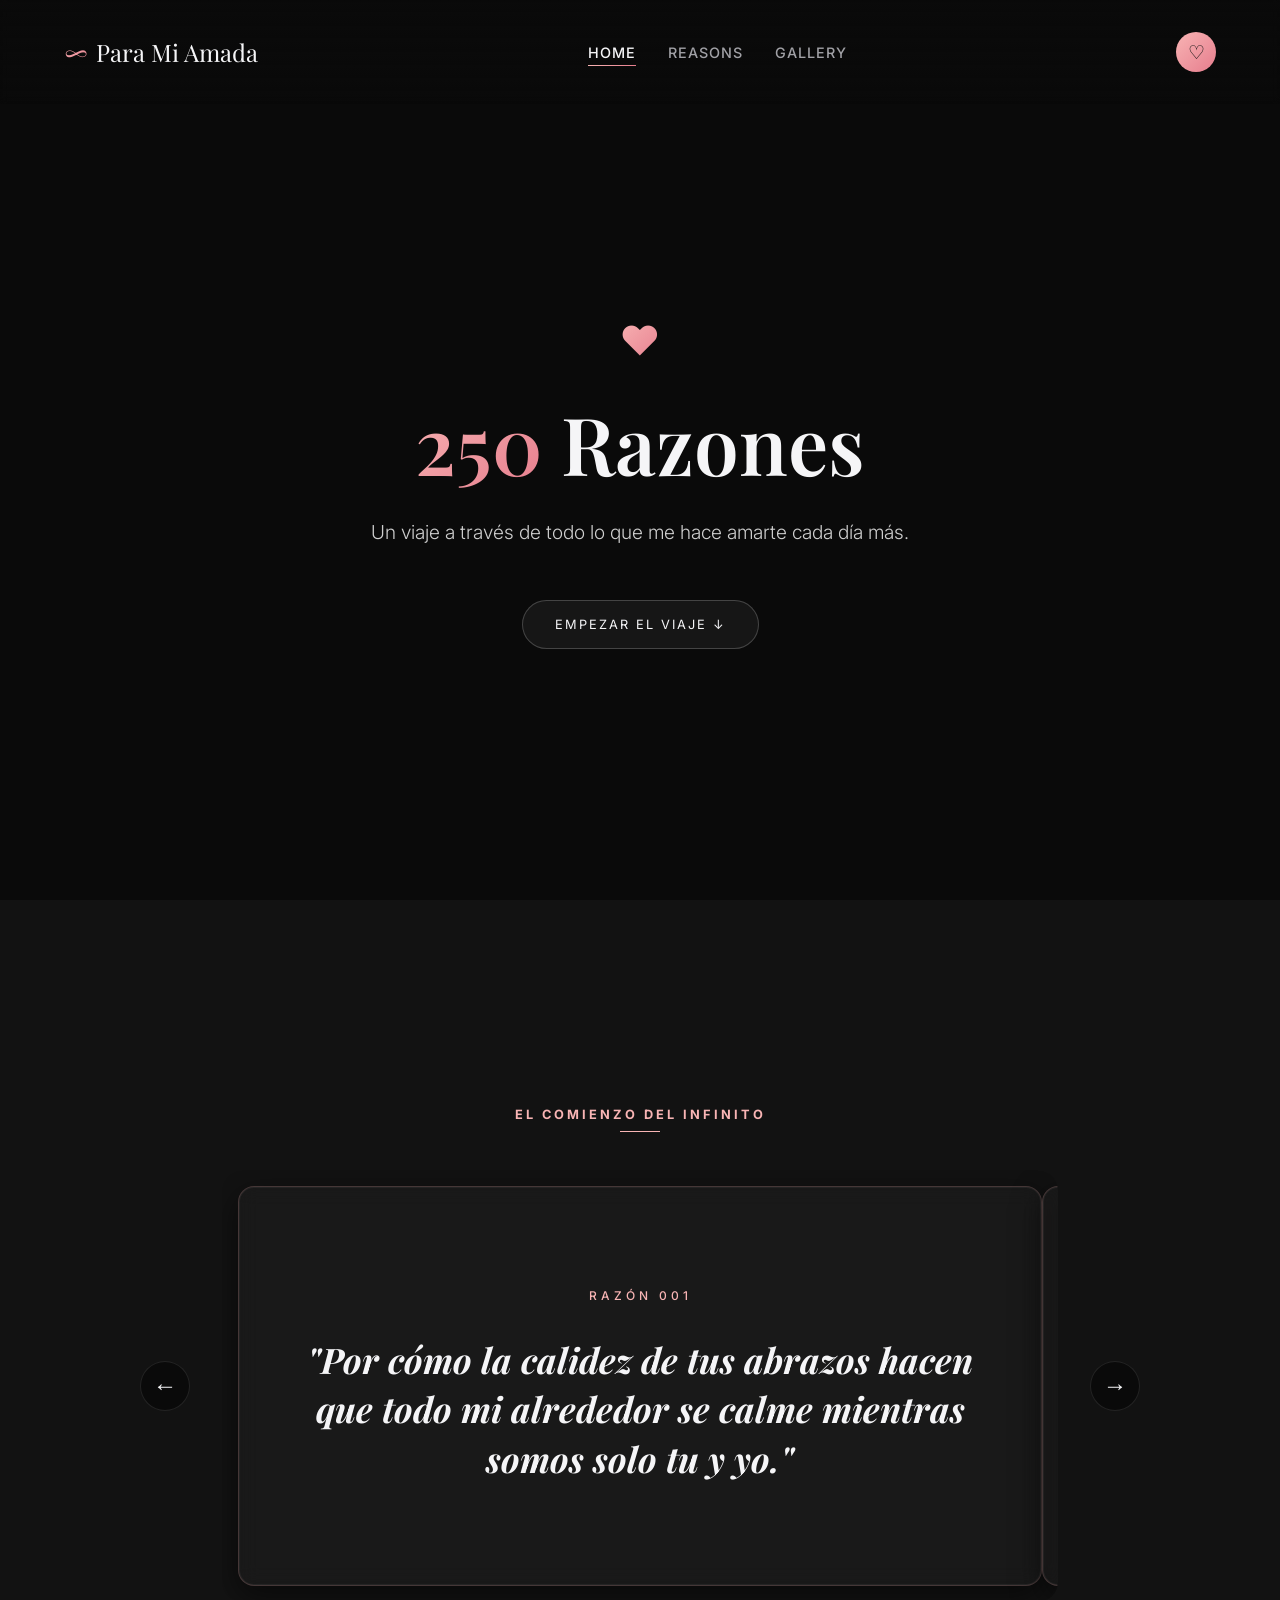
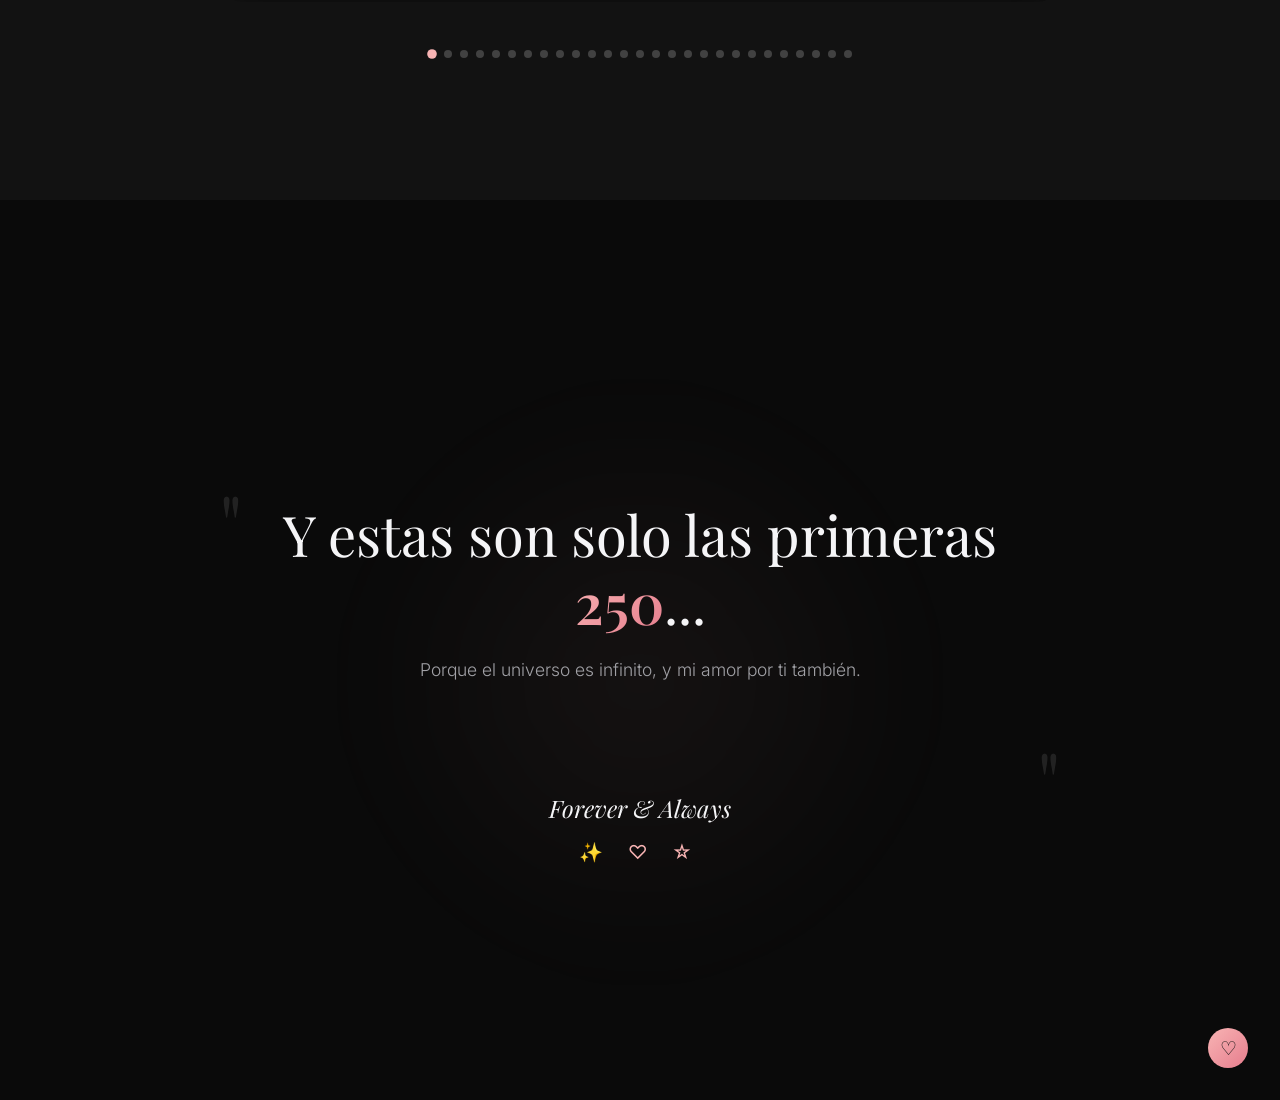
==== index.html @ 23029f6c "first commit" ====
<!DOCTYPE html>
<html lang="es">

<head>
    <meta charset="UTF-8">
    <meta name="viewport" content="width=device-width, initial-scale=1.0">
    <title>250 Razones | Eternity</title>
    <link rel="preconnect" href="https://fonts.googleapis.com">
    <link rel="preconnect" href="https://fonts.gstatic.com" crossorigin>
    <link
        href="https://fonts.googleapis.com/css2?family=Inter:wght@300;400;500&family=Playfair+Display:ital,wght@0,400;0,600;1,400&display=swap"
        rel="stylesheet">
    <link rel="stylesheet" href="style.css">
</head>

<body>
    <header class="navbar">
        <div class="logo">
            <span class="logo-icon">∞</span> Para Mi Amada
        </div>
        <nav class="nav-links">
            <a href="#home" class="active">Home</a>
            <a href="#reasons">Reasons</a>
            <a href="#gallery">Gallery</a>
        </nav>
        <div class="nav-action">
            <button class="icon-btn">♡</button>
        </div>
    </header>

    <main>
        <!-- Page 1 -->
        <section id="home" class="page">
            <div class="home-content">
                <div class="heart-icon">♥</div>
                <h1 class="main-title"><span>250</span> Razones</h1>
                <p class="subtitle">Un viaje a través de todo lo que me hace amarte cada día más.</p>
                <a href="#reasons" class="cta-btn">Empezar el viaje ↓</a>
            </div>
            <div class="background-overlay"></div>
        </section>

        <!-- Page 2 -->
        <section id="reasons" class="page">
            <div class="reasons-content">
                <h2 class="section-title">EL COMIENZO DEL INFINITO</h2>

                <div class="carousel-container">
                    <button class="nav-btn prev-btn">←</button>

                    <div class="card-viewer">
                        <div class="card-track" id="cardTrack">
                            <!-- Cards inserted by JS -->
                        </div>
                    </div>

                    <button class="nav-btn next-btn">→</button>
                </div>

                <div class="dots-container" id="dotsContainer">
                    <!-- Dots inserted by JS -->
                </div>
            </div>
        </section>

        <!-- Page 3 -->
        <section id="gallery" class="page">
            <div class="gallery-content">
                <div class="blob-bg"></div>
                <div class="quote-marks left">"</div>
                <div class="end-text-container">
                    <h2 class="end-title">Y estas son solo las primeras<br><span>250</span>...</h2>
                    <p class="end-subtitle">Porque el universo es infinito, y mi amor por ti también.</p>
                </div>
                <div class="quote-marks right">"</div>

                <div class="footer-note">
                    <p>Forever & Always</p>
                    <div class="footer-icons">✨ ♡ ☆</div>
                </div>
            </div>
            <button class="icon-btn fixed-bottom-right">♡</button>
        </section>
    </main>

    <script src="script.js"></script>
</body>

</html>
---- style.css ----
:root {
    --bg-dark: #121212;
    --bg-darker: #0a0a0a;
    --text-main: #f5f5f7;
    --text-muted: #a1a1a6;
    --accent-gradient: linear-gradient(135deg, #f8b4b4 0%, #e67d8d 100%);
    --accent-color: #f8b4b4;
    --card-bg: rgba(255, 255, 255, 0.03);
    --card-border: rgba(248, 180, 180, 0.2);
    
    --font-serif: 'Playfair Display', serif;
    --font-sans: 'Inter', sans-serif;
}

* {
    margin: 0;
    padding: 0;
    box-sizing: border-box;
    scroll-behavior: smooth;
}

body {
    font-family: var(--font-sans);
    background-color: var(--bg-darker);
    color: var(--text-main);
    overflow-x: hidden;
}

/* Navbar */
.navbar {
    position: fixed;
    top: 0;
    left: 0;
    width: 100%;
    padding: 2rem 4rem;
    display: flex;
    justify-content: space-between;
    align-items: center;
    z-index: 100;
    background: linear-gradient(to bottom, rgba(10,10,10,0.8) 0%, rgba(10,10,10,0) 100%);
    backdrop-filter: blur(4px);
}

.logo {
    font-family: var(--font-serif);
    font-size: 1.5rem;
    display: flex;
    align-items: center;
    gap: 0.5rem;
}

.logo-icon {
    background: var(--accent-gradient);
    -webkit-background-clip: text;
    -webkit-text-fill-color: transparent;
    font-size: 1.8rem;
}

.nav-links {
    display: flex;
    gap: 2rem;
}

.nav-links a {
    text-decoration: none;
    color: var(--text-muted);
    font-size: 0.9rem;
    font-weight: 500;
    text-transform: uppercase;
    letter-spacing: 1px;
    transition: color 0.3s ease;
    position: relative;
}

.nav-links a:hover, .nav-links a.active {
    color: var(--text-main);
}

.nav-links a.active::after {
    content: '';
    position: absolute;
    bottom: -5px;
    left: 0;
    width: 100%;
    height: 1px;
    background: var(--accent-gradient);
}

.icon-btn {
    background: var(--accent-gradient);
    border: none;
    width: 40px;
    height: 40px;
    border-radius: 50%;
    display: flex;
    justify-content: center;
    align-items: center;
    color: var(--bg-dark);
    font-size: 1.2rem;
    cursor: pointer;
    transition: transform 0.3s ease, box-shadow 0.3s ease;
}

.icon-btn:hover {
    transform: scale(1.05);
    box-shadow: 0 0 15px rgba(248, 180, 180, 0.4);
}

/* Pages */
.page {
    min-height: 100vh;
    display: flex;
    flex-direction: column;
    justify-content: center;
    align-items: center;
    position: relative;
    padding: 6rem 2rem 2rem;
}

/* Page 1: Home */
#home {
    background-image: url('https://images.unsplash.com/photo-1506318137071-a8e063b4bec0?ixlib=rb-4.0.3&auto=format&fit=crop&w=1920&q=80');
    background-size: cover;
    background-position: center;
    background-attachment: fixed;
}

.background-overlay {
    position: absolute;
    top: 0;
    left: 0;
    width: 100%;
    height: 100%;
    background: radial-gradient(circle at center, rgba(10,10,10,0.3) 0%, rgba(10,10,10,0.9) 100%);
    z-index: 1;
}

.home-content {
    position: relative;
    z-index: 2;
    text-align: center;
    display: flex;
    flex-direction: column;
    align-items: center;
    gap: 1.5rem;
    animation: fadeIn 1.5s ease-out forwards;
}

@keyframes fadeIn {
    from { opacity: 0; transform: translateY(20px); }
    to { opacity: 1; transform: translateY(0); }
}

.heart-icon {
    background: var(--accent-gradient);
    -webkit-background-clip: text;
    -webkit-text-fill-color: transparent;
    font-size: 2.5rem;
}

.main-title {
    font-family: var(--font-serif);
    font-size: 5rem;
    font-weight: 600;
}

.main-title span {
    background: var(--accent-gradient);
    -webkit-background-clip: text;
    -webkit-text-fill-color: transparent;
}

.subtitle {
    font-size: 1.2rem;
    color: rgba(255, 255, 255, 0.8);
    font-weight: 300;
    max-width: 600px;
}

.cta-btn {
    margin-top: 2rem;
    padding: 1rem 2rem;
    border: 1px solid rgba(255,255,255,0.2);
    border-radius: 30px;
    background: rgba(255,255,255,0.05);
    color: var(--text-main);
    text-decoration: none;
    text-transform: uppercase;
    letter-spacing: 2px;
    font-size: 0.8rem;
    backdrop-filter: blur(10px);
    transition: all 0.3s ease;
}

.cta-btn:hover {
    background: rgba(255,255,255,0.1);
    border-color: var(--accent-color);
    transform: translateY(-2px);
}

/* Page 2: Reasons Carousel */
#reasons {
    background: var(--bg-dark);
}

.reasons-content {
    width: 100%;
    max-width: 1000px;
    display: flex;
    flex-direction: column;
    align-items: center;
    gap: 3rem;
}

.section-title {
    font-size: 0.8rem;
    text-transform: uppercase;
    letter-spacing: 3px;
    color: var(--accent-color);
    position: relative;
}

.section-title::after {
    content: '';
    position: absolute;
    bottom: -10px;
    left: 50%;
    transform: translateX(-50%);
    width: 40px;
    height: 1px;
    background: var(--accent-color);
}

.carousel-container {
    display: flex;
    align-items: center;
    width: 100%;
    gap: 2rem;
}

.nav-btn {
    width: 50px;
    height: 50px;
    border-radius: 50%;
    border: 1px solid rgba(255,255,255,0.1);
    background: var(--bg-darker);
    color: var(--text-main);
    font-size: 1.5rem;
    cursor: pointer;
    transition: all 0.3s ease;
    display: flex;
    justify-content: center;
    align-items: center;
}

.nav-btn:hover {
    background: rgba(255,255,255,0.05);
    border-color: var(--accent-color);
}

.card-viewer {
    flex: 1;
    overflow: hidden;
    position: relative;
    border-radius: 20px;
    padding: 1rem;
}

.card-track {
    display: flex;
    transition: transform 0.5s cubic-bezier(0.4, 0, 0.2, 1);
}

.reason-card {
    min-width: 100%;
    height: 400px;
    background: var(--card-bg);
    border: 1px solid var(--card-border);
    border-radius: 16px;
    padding: 3rem;
    display: flex;
    flex-direction: column;
    justify-content: center;
    align-items: center;
    text-align: center;
    backdrop-filter: blur(10px);
    box-shadow: 0 10px 30px rgba(0,0,0,0.5), inset 0 0 0 1px rgba(255,255,255,0.05);
}

.reason-number {
    font-size: 0.75rem;
    text-transform: uppercase;
    letter-spacing: 4px;
    color: var(--accent-color);
    margin-bottom: 2rem;
    font-weight: 500;
}

.reason-text {
    font-family: var(--font-serif);
    font-size: 2.2rem;
    font-style: italic;
    line-height: 1.4;
    color: var(--text-main);
}

.dots-container {
    display: flex;
    gap: 0.5rem;
    flex-wrap: wrap;
    justify-content: center;
    max-width: 60%;
}

.dot {
    width: 8px;
    height: 8px;
    border-radius: 50%;
    background: rgba(255,255,255,0.2);
    cursor: pointer;
    transition: all 0.3s ease;
}

.dot.active {
    background: var(--accent-color);
    transform: scale(1.2);
}

/* Page 3: Gallery/End */
#gallery {
    background: var(--bg-darker);
    overflow: hidden;
}

.gallery-content {
    position: relative;
    text-align: center;
    display: flex;
    flex-direction: column;
    align-items: center;
    gap: 3rem;
    z-index: 2;
}

.blob-bg {
    position: absolute;
    top: 50%;
    left: 50%;
    transform: translate(-50%, -50%);
    width: 600px;
    height: 600px;
    background: radial-gradient(circle, rgba(248,180,180,0.05) 0%, rgba(248,180,180,0) 70%);
    border-radius: 50%;
    z-index: -1;
    filter: blur(40px);
}

.quote-marks {
    font-family: var(--font-serif);
    font-size: 5rem;
    color: rgba(255,255,255,0.1);
    position: absolute;
}

.quote-marks.left {
    top: -2rem;
    left: -4rem;
}

.quote-marks.right {
    bottom: 2rem;
    right: -4rem;
}

.end-title {
    font-family: var(--font-serif);
    font-size: 3.5rem;
    font-weight: 400;
    line-height: 1.2;
}

.end-title span {
    background: var(--accent-gradient);
    -webkit-background-clip: text;
    -webkit-text-fill-color: transparent;
    font-weight: 600;
}

.end-subtitle {
    margin-top: 1.5rem;
    font-size: 1.1rem;
    color: var(--text-muted);
    font-weight: 300;
}

.footer-note {
    margin-top: 4rem;
    display: flex;
    flex-direction: column;
    align-items: center;
    gap: 1rem;
}

.footer-note p {
    font-family: var(--font-serif);
    font-style: italic;
    font-size: 1.5rem;
}

.footer-icons {
    font-size: 1.2rem;
    letter-spacing: 10px;
    color: var(--accent-color);
}

.fixed-bottom-right {
    position: absolute;
    bottom: 2rem;
    right: 2rem;
    z-index: 10;
}

/* Responsive */
@media (max-width: 768px) {
    .main-title { font-size: 3.5rem; }
    .reason-text { font-size: 1.5rem; }
    .carousel-container { flex-direction: column; }
    .nav-btn { display: none; }
    .reason-card { padding: 2rem; height: 300px; }
    .end-title { font-size: 2.5rem; }
    .navbar { padding: 1rem; }
    .nav-links { display: none; }
    .quote-marks.left { top: -1rem; left: -1rem; font-size: 3rem; }
    .quote-marks.right { bottom: 1rem; right: -1rem; font-size: 3rem; }
    .blob-bg { width: 300px; height: 300px; }
}
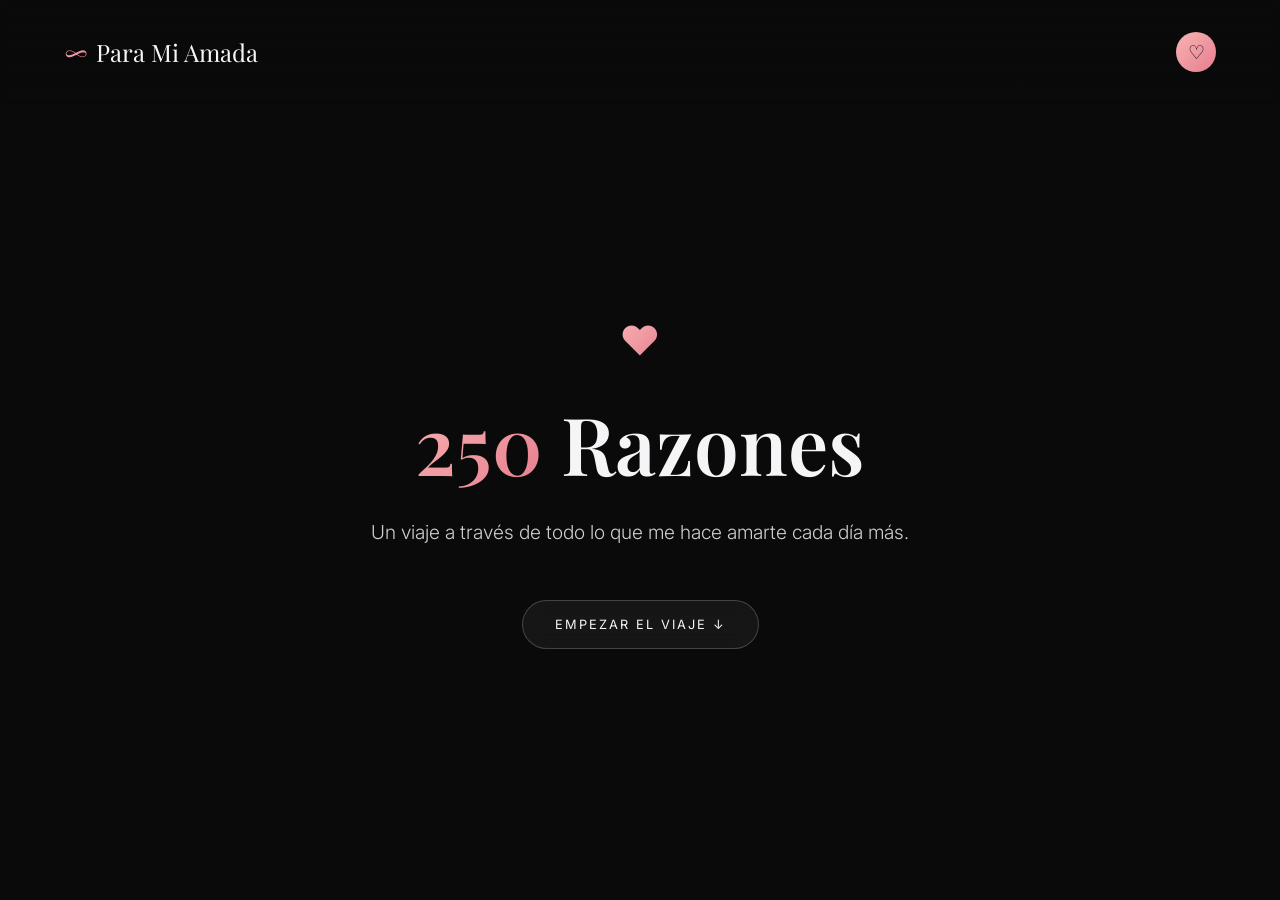
==== commit c5e06aaa: "featire: cambios de diseno" ====
--- a/index.html
+++ b/index.html
@@ -18,11 +18,6 @@
         <div class="logo">
             <span class="logo-icon">∞</span> Para Mi Amada
         </div>
-        <nav class="nav-links">
-            <a href="#home" class="active">Home</a>
-            <a href="#reasons">Reasons</a>
-            <a href="#gallery">Gallery</a>
-        </nav>
         <div class="nav-action">
             <button class="icon-btn">♡</button>
         </div>
@@ -35,52 +30,11 @@
                 <div class="heart-icon">♥</div>
                 <h1 class="main-title"><span>250</span> Razones</h1>
                 <p class="subtitle">Un viaje a través de todo lo que me hace amarte cada día más.</p>
-                <a href="#reasons" class="cta-btn">Empezar el viaje ↓</a>
+                <a href="journey.html" class="cta-btn" id="start-journey-btn">Empezar el viaje ↓</a>
             </div>
             <div class="background-overlay"></div>
         </section>
 
-        <!-- Page 2 -->
-        <section id="reasons" class="page">
-            <div class="reasons-content">
-                <h2 class="section-title">EL COMIENZO DEL INFINITO</h2>
-
-                <div class="carousel-container">
-                    <button class="nav-btn prev-btn">←</button>
-
-                    <div class="card-viewer">
-                        <div class="card-track" id="cardTrack">
-                            <!-- Cards inserted by JS -->
-                        </div>
-                    </div>
-
-                    <button class="nav-btn next-btn">→</button>
-                </div>
-
-                <div class="dots-container" id="dotsContainer">
-                    <!-- Dots inserted by JS -->
-                </div>
-            </div>
-        </section>
-
-        <!-- Page 3 -->
-        <section id="gallery" class="page">
-            <div class="gallery-content">
-                <div class="blob-bg"></div>
-                <div class="quote-marks left">"</div>
-                <div class="end-text-container">
-                    <h2 class="end-title">Y estas son solo las primeras<br><span>250</span>...</h2>
-                    <p class="end-subtitle">Porque el universo es infinito, y mi amor por ti también.</p>
-                </div>
-                <div class="quote-marks right">"</div>
-
-                <div class="footer-note">
-                    <p>Forever & Always</p>
-                    <div class="footer-icons">✨ ♡ ☆</div>
-                </div>
-            </div>
-            <button class="icon-btn fixed-bottom-right">♡</button>
-        </section>
     </main>
 
     <script src="script.js"></script>
--- a/style.css
+++ b/style.css
@@ -251,11 +251,29 @@
     display: flex;
     justify-content: center;
     align-items: center;
+    position: relative;
+    overflow: visible;
 }
 
 .nav-btn:hover {
     background: rgba(255,255,255,0.05);
     border-color: var(--accent-color);
+    box-shadow: 0 0 20px rgba(248, 180, 180, 0.25);
+    transform: scale(1.08);
+}
+
+.nav-btn:active {
+    transform: scale(0.95);
+}
+
+/* Heart Particle Confetti */
+.heart-particle {
+    position: fixed;
+    pointer-events: none;
+    z-index: 9999;
+    user-select: none;
+    will-change: transform, opacity;
+    line-height: 1;
 }
 
 .card-viewer {
@@ -285,6 +303,13 @@
     text-align: center;
     backdrop-filter: blur(10px);
     box-shadow: 0 10px 30px rgba(0,0,0,0.5), inset 0 0 0 1px rgba(255,255,255,0.05);
+    transition: box-shadow 0.4s ease;
+}
+
+.reason-card:hover {
+    box-shadow: 0 10px 30px rgba(0,0,0,0.5),
+                inset 0 0 0 1px rgba(255,255,255,0.05),
+                0 0 40px rgba(248, 180, 180, 0.12);
 }
 
 .reason-number {
@@ -294,6 +319,12 @@
     color: var(--accent-color);
     margin-bottom: 2rem;
     font-weight: 500;
+    animation: shimmer 3s ease-in-out infinite;
+}
+
+@keyframes shimmer {
+    0%, 100% { opacity: 0.7; text-shadow: none; }
+    50% { opacity: 1; text-shadow: 0 0 12px rgba(248,180,180,0.7); }
 }
 
 .reason-text {
@@ -421,16 +452,184 @@
 }
 
 /* Responsive */
+@media (max-width: 1024px) {
+    .navbar {
+        padding: 1.5rem 2rem;
+    }
+
+    .page {
+        padding-top: 7rem;
+    }
+
+    .reason-card {
+        height: 360px;
+    }
+}
+
 @media (max-width: 768px) {
-    .main-title { font-size: 3.5rem; }
-    .reason-text { font-size: 1.5rem; }
-    .carousel-container { flex-direction: column; }
-    .nav-btn { display: none; }
-    .reason-card { padding: 2rem; height: 300px; }
-    .end-title { font-size: 2.5rem; }
-    .navbar { padding: 1rem; }
-    .nav-links { display: none; }
-    .quote-marks.left { top: -1rem; left: -1rem; font-size: 3rem; }
-    .quote-marks.right { bottom: 1rem; right: -1rem; font-size: 3rem; }
-    .blob-bg { width: 300px; height: 300px; }
-}
+    .navbar {
+        padding: 1rem 1.25rem;
+    }
+
+    .logo {
+        font-size: 1.2rem;
+    }
+
+    .nav-links {
+        display: none;
+    }
+
+    .page {
+        padding: 5.5rem 1rem 1.5rem;
+    }
+
+    #home {
+        background-attachment: scroll;
+    }
+
+    .main-title {
+        font-size: clamp(2.8rem, 14vw, 4rem);
+    }
+
+    .subtitle {
+        font-size: clamp(1rem, 3.5vw, 1.2rem);
+        padding: 0 0.5rem;
+    }
+
+    .cta-btn {
+        padding: 0.9rem 1.4rem;
+        letter-spacing: 1.5px;
+        font-size: 0.75rem;
+    }
+
+    .carousel-container {
+        gap: 0;
+        width: 100%;
+        position: relative;
+    }
+
+    .nav-btn {
+        position: absolute;
+        top: 50%;
+        transform: translateY(-50%);
+        z-index: 10;
+        width: 40px;
+        height: 40px;
+        font-size: 1.2rem;
+        background: rgba(10, 10, 10, 0.7);
+        backdrop-filter: blur(5px);
+    }
+    
+    .prev-btn { left: -10px; }
+    .next-btn { right: -10px; }
+
+    .card-viewer {
+        padding: 0.5rem;
+    }
+
+    .reason-card {
+        height: min(60vh, 360px);
+        padding: clamp(1.5rem, 6vw, 2.25rem);
+    }
+
+    .reason-text {
+        font-size: clamp(1.4rem, 5.5vw, 2rem);
+    }
+
+    .dots-container {
+        max-width: 90%;
+    }
+
+    .end-title {
+        font-size: clamp(2.1rem, 8vw, 2.8rem);
+    }
+
+    .end-subtitle {
+        font-size: 1rem;
+        padding: 0 1rem;
+    }
+
+    .quote-marks.left {
+        top: 2rem;
+        left: 1rem;
+        font-size: 3rem;
+    }
+
+    .quote-marks.right {
+        bottom: 5rem;
+        right: 1rem;
+        font-size: 3rem;
+    }
+
+    .blob-bg {
+        width: min(80vw, 300px);
+        height: min(80vw, 300px);
+    }
+
+    .footer-note {
+        margin-top: 2rem;
+    }
+
+    .footer-icons {
+        letter-spacing: 6px;
+    }
+
+    .fixed-bottom-right {
+        bottom: 1rem;
+        right: 1rem;
+    }
+}
+
+@media (max-width: 480px) {
+    .page {
+        padding: 5rem 0.75rem 1.25rem;
+    }
+
+    .logo {
+        font-size: 1rem;
+    }
+
+    .logo-icon {
+        font-size: 1.4rem;
+    }
+
+    .heart-icon {
+        font-size: 2rem;
+    }
+
+    .main-title {
+        font-size: clamp(2.4rem, 14vw, 3.5rem);
+    }
+
+    .subtitle {
+        max-width: 290px;
+    }
+
+    .reason-card {
+        height: 300px;
+        border-radius: 14px;
+    }
+
+    .reason-number {
+        margin-bottom: 1.5rem;
+        letter-spacing: 2px;
+    }
+
+    .gallery-content {
+        gap: 2rem;
+    }
+
+    .quote-marks.left {
+        top: 3rem;
+        left: 0.5rem;
+    }
+
+    .quote-marks.right {
+        bottom: 6rem;
+        right: 0.5rem;
+    }
+
+    .footer-note p {
+        font-size: 1.2rem;
+    }
+}
